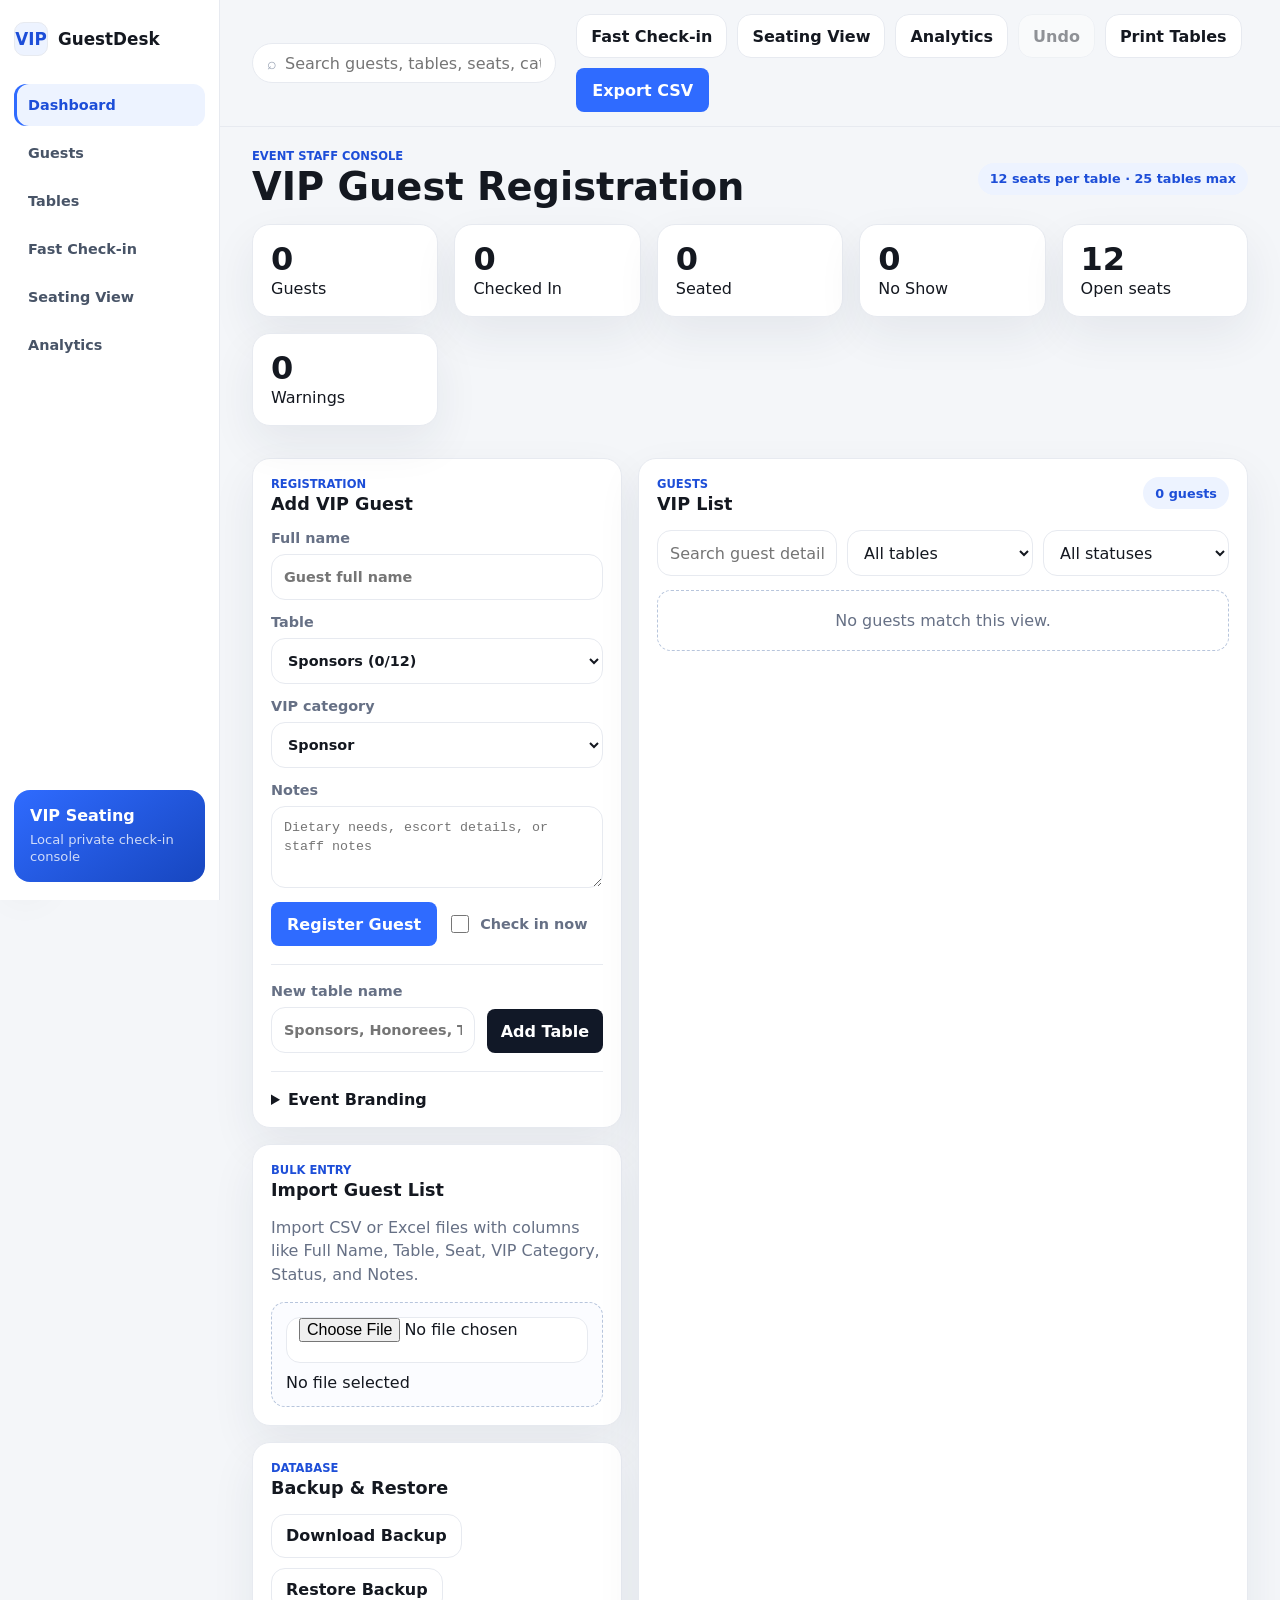
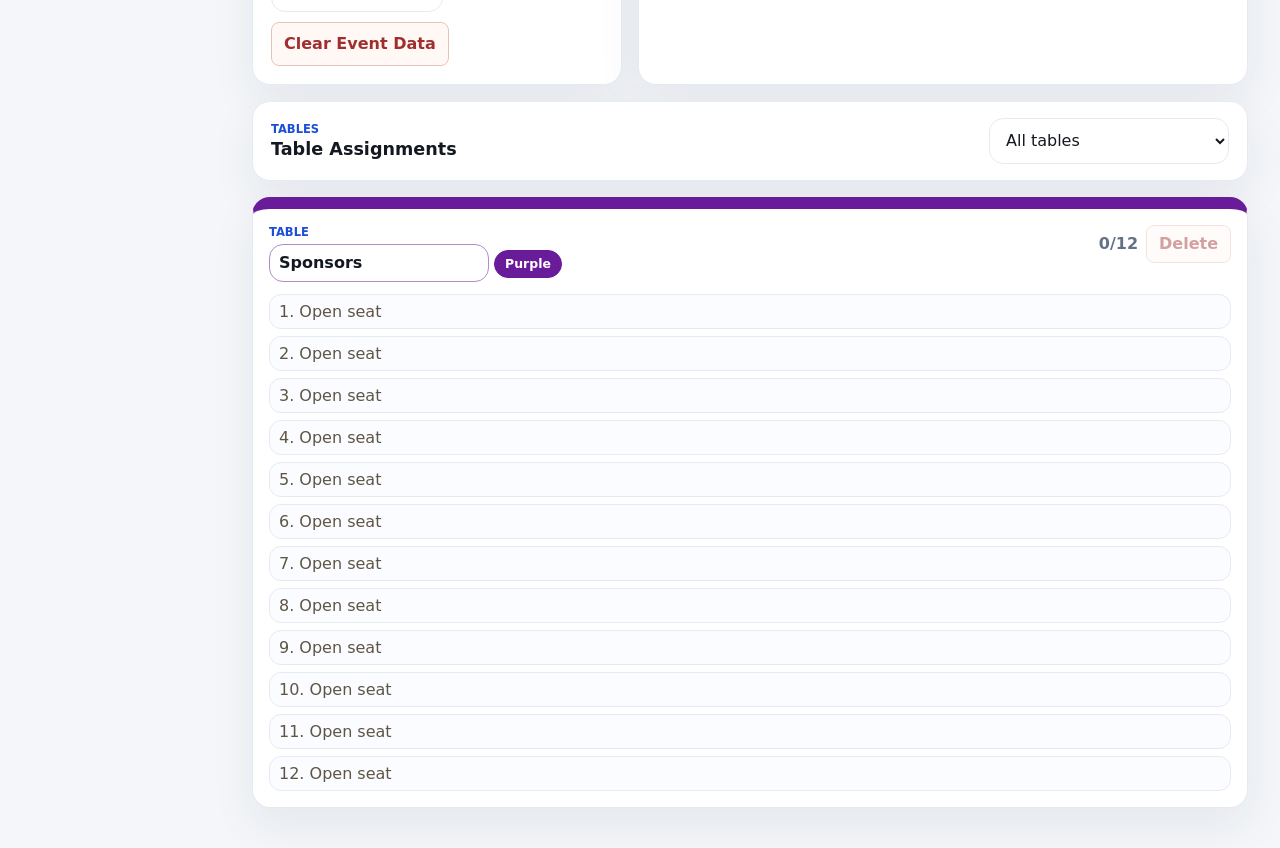
==== index.html @ 03cb6297 "making site dynamic" ====
<!doctype html>
<html lang="en">
  <head>
    <meta charset="utf-8" />
    <meta name="viewport" content="width=device-width, initial-scale=1" />
    <title>VIP Guest Registration</title>
    <link rel="stylesheet" href="styles.css" />
  </head>
  <body>
    <div class="dashboard-layout">
      <aside class="sidebar" aria-label="Staff navigation">
        <div class="sidebar-brand">
          <div class="logo-frame" id="logoFrame">
            <span>VIP</span>
          </div>
          <strong>GuestDesk</strong>
        </div>
        <nav class="sidebar-nav">
          <a class="is-active" href="index.html">Dashboard</a>
          <a href="#guestListHeading">Guests</a>
          <a href="#tablesBoard">Tables</a>
          <a href="checkin.html">Fast Check-in</a>
          <a href="seating.html">Seating View</a>
          <a href="analytics.html">Analytics</a>
        </nav>
        <div class="sidebar-note">
          <strong>VIP Seating</strong>
          <span>Local private check-in console</span>
        </div>
      </aside>

      <div class="dashboard-main">
        <header class="app-header">
          <div class="search-shell">
            <span aria-hidden="true">⌕</span>
            <input id="globalSearchInput" placeholder="Search guests, tables, seats, categories, statuses..." />
          </div>
          <div class="header-actions">
            <a class="ghost-link" href="checkin.html">Fast Check-in</a>
            <a class="ghost-link" href="seating.html">Seating View</a>
            <a class="ghost-link" href="analytics.html">Analytics</a>
            <button class="ghost-button" id="undoButton" type="button" disabled>Undo</button>
            <button class="ghost-button" id="printButton" type="button">Print Tables</button>
            <button class="primary-button" id="exportButton" type="button">Export CSV</button>
          </div>
        </header>

        <main class="app-shell">
          <section class="page-title">
            <div>
              <p class="eyebrow">Event Staff Console</p>
              <h1 id="eventTitle">VIP Guest Registration</h1>
            </div>
            <span class="capacity-pill">12 seats per table · 25 tables max</span>
          </section>

          <section class="panel registration-panel" aria-labelledby="registerHeading">
            <div class="panel-heading">
              <div>
                <p class="eyebrow">Registration</p>
                <h2 id="registerHeading">Add VIP Guest</h2>
              </div>
            </div>

            <form id="guestForm" class="guest-form">
              <label>
                Full name
                <input id="guestName" autocomplete="off" required placeholder="Guest full name" />
              </label>

              <label>
                Table
                <select id="tableSelect" required></select>
              </label>

              <label>
                VIP category
                <select id="categorySelect"></select>
              </label>

              <label class="full-field">
                Notes
                <textarea id="guestNotes" maxlength="300" placeholder="Dietary needs, escort details, or staff notes"></textarea>
              </label>

              <div class="form-actions">
                <button class="primary-button" type="submit">Register Guest</button>
                <label class="inline-check">
                  <input id="checkInOnAdd" type="checkbox" />
                  Check in now
                </label>
              </div>
            </form>

            <div class="divider"></div>

            <form id="tableForm" class="compact-form">
              <label>
                New table name
                <input id="tableName" autocomplete="off" placeholder="Sponsors, Honorees, Table A" />
              </label>
              <button class="secondary-button" type="submit">Add Table</button>
            </form>

            <div class="divider"></div>

            <details class="settings-box">
              <summary>Event Branding</summary>
              <form id="settingsForm" class="settings-form">
                <label>
                  Event name
                  <input id="eventNameInput" placeholder="VIP Guest Registration" />
                </label>
                <label>
                  Logo image
                  <input id="logoInput" accept="image/*" type="file" />
                </label>
                <div class="form-actions">
                  <button class="secondary-button" type="submit">Save Branding</button>
                  <button class="ghost-button" id="clearLogoButton" type="button">Clear Logo</button>
                </div>
              </form>
            </details>
          </section>

          <section class="panel import-panel" aria-labelledby="importHeading">
            <div class="panel-heading">
              <div>
                <p class="eyebrow">Bulk Entry</p>
                <h2 id="importHeading">Import Guest List</h2>
              </div>
            </div>
            <p class="muted">
              Import CSV or Excel files with columns like Full Name, Table, Seat, VIP Category, Status, and Notes.
            </p>
            <div class="file-drop">
              <input id="importFile" accept=".csv,.tsv,.txt,.xlsx,.xls" type="file" />
              <span id="importStatus">No file selected</span>
            </div>
            <div class="import-preview" id="importPreview" hidden>
              <div class="preview-heading">
                <strong id="previewTitle">Import Preview</strong>
                <span id="previewCount"></span>
              </div>
              <div class="preview-list" id="previewList"></div>
              <div class="form-actions">
                <button class="primary-button" id="confirmImportButton" type="button">Confirm Import</button>
                <button class="ghost-button" id="cancelImportButton" type="button">Cancel</button>
              </div>
            </div>
          </section>

          <section class="panel backup-panel" aria-labelledby="backupHeading">
            <div class="panel-heading">
              <div>
                <p class="eyebrow">Database</p>
                <h2 id="backupHeading">Backup & Restore</h2>
              </div>
            </div>
            <div class="form-actions">
              <button class="ghost-button" id="backupButton" type="button">Download Backup</button>
              <label class="file-button">
                Restore Backup
                <input id="restoreFile" accept=".json,application/json" type="file" />
              </label>
              <button class="danger-button" id="clearDataButton" type="button">Clear Event Data</button>
            </div>
          </section>

          <section class="summary-grid" id="summaryGrid" aria-label="Dashboard summary"></section>

          <section class="conflict-panel" id="conflictPanel" aria-label="Assignment warnings" hidden></section>

          <section class="panel list-panel" aria-labelledby="guestListHeading">
            <div class="panel-heading list-heading">
              <div>
                <p class="eyebrow">Guests</p>
                <h2 id="guestListHeading">VIP List</h2>
              </div>
              <span id="guestCount" class="count-badge">0 guests</span>
            </div>

            <div class="filters">
              <input id="searchInput" placeholder="Search guest details" />
              <select id="filterTable"></select>
              <select id="filterStatus">
                <option value="all">All statuses</option>
                <option value="not-arrived">Not Arrived</option>
                <option value="checked-in">Checked In</option>
                <option value="seated">Seated</option>
                <option value="no-show">No Show</option>
              </select>
            </div>

            <div class="guest-list" id="guestList"></div>
          </section>

          <section class="table-tools" aria-label="Table filters">
            <div>
              <p class="eyebrow">Tables</p>
              <h2>Table Assignments</h2>
            </div>
            <select id="tableOccupancyFilter" aria-label="Filter tables by occupancy">
              <option value="all">All tables</option>
              <option value="full">Full tables only</option>
              <option value="open">Open seats only</option>
            </select>
          </section>

          <section class="tables-board" id="tablesBoard" aria-label="Table assignments"></section>
        </main>
      </div>
    </div>

    <template id="guestTemplate">
          <article class="guest-row">
            <div>
              <input class="guest-name-input" aria-label="Guest full name" />
              <span class="guest-meta"></span>
              <textarea class="guest-notes-input" maxlength="300" aria-label="Guest notes" placeholder="Add note"></textarea>
            </div>
            <div class="row-actions">
              <select class="move-select" aria-label="Move guest to another table"></select>
              <select class="seat-select" aria-label="Seat number"></select>
              <select class="category-select" aria-label="VIP category"></select>
          <select class="status-select" aria-label="Guest status"></select>
          <button class="check-button" type="button">Check In</button>
          <button class="danger-button" type="button">Remove</button>
        </div>
      </article>
    </template>

    <script src="vip-db.js"></script>
    <script src="app.js"></script>
  </body>
</html>
---- styles.css ----
:root {
  color-scheme: light;
  --ink: #141820;
  --muted: #667085;
  --line: #e7eaf0;
  --paper: #f4f6f9;
  --panel: #ffffff;
  --accent: #2f6bff;
  --accent-strong: #1d4ed8;
  --danger: #9f2f2f;
  --warning: #a15c00;
  --soft: #edf3ff;
  --shadow: 0 18px 45px rgba(34, 44, 68, 0.07);
  --sidebar-width: 220px;
}

* {
  box-sizing: border-box;
}

body {
  margin: 0;
  background: var(--paper);
  color: var(--ink);
  font-family: Inter, ui-sans-serif, system-ui, -apple-system, BlinkMacSystemFont, "Segoe UI", sans-serif;
  letter-spacing: 0;
}

body::before {
  content: "";
  position: fixed;
  inset: 0 auto 0 0;
  width: 34px;
  border-radius: 0 28px 28px 0;
  background: #ffffff;
  box-shadow: 12px 0 40px rgba(34, 44, 68, 0.06);
  pointer-events: none;
}

.staff-auth-shell {
  position: fixed;
  inset: 0;
  z-index: 1000;
  display: grid;
  place-items: center;
  background: rgba(20, 24, 32, 0.72);
  padding: 20px;
}

.staff-auth-panel {
  display: grid;
  gap: 18px;
  width: min(100%, 390px);
  border: 1px solid var(--line);
  border-radius: 8px;
  background: var(--panel);
  box-shadow: 0 24px 70px rgba(20, 24, 32, 0.22);
  padding: 24px;
}

.staff-auth-panel h1 {
  margin: 4px 0 0;
  font-size: 1.7rem;
}

.staff-auth-error {
  min-height: 1.25rem;
  margin: 0;
  color: var(--danger);
  font-size: 0.9rem;
  font-weight: 700;
}

.staff-session-button {
  position: fixed;
  right: 16px;
  bottom: 16px;
  z-index: 50;
  min-height: 38px;
  border: 1px solid var(--line);
  background: var(--panel);
  color: var(--muted);
  box-shadow: var(--shadow);
  padding: 0 12px;
  font-size: 0.78rem;
}

button,
a,
input,
select,
.file-button {
  font: inherit;
}

button {
  min-height: 44px;
  border: 0;
  border-radius: 8px;
  cursor: pointer;
  font-weight: 700;
}

a {
  color: inherit;
}

button:focus-visible,
a:focus-visible,
input:focus-visible,
select:focus-visible,
summary:focus-visible {
  outline: 3px solid #9f740d;
  outline-offset: 2px;
}

input,
select,
textarea {
  width: 100%;
  border: 1px solid var(--line);
  border-radius: 14px;
  background: #fff;
  color: var(--ink);
  padding: 0 12px;
}

input,
select {
  min-height: 46px;
}

textarea {
  min-height: 82px;
  padding-top: 12px;
  line-height: 1.4;
  resize: vertical;
}

label {
  display: grid;
  gap: 8px;
  color: var(--muted);
  font-size: 0.9rem;
  font-weight: 700;
}

.dashboard-layout {
  display: grid;
  grid-template-columns: var(--sidebar-width) minmax(0, 1fr);
  min-height: 100vh;
}

.sidebar {
  position: sticky;
  top: 0;
  z-index: 20;
  display: grid;
  grid-template-rows: auto 1fr auto;
  height: 100vh;
  border-right: 1px solid var(--line);
  background: #ffffff;
  padding: 18px 14px;
}

.sidebar-brand {
  display: flex;
  align-items: center;
  gap: 10px;
  min-height: 42px;
  margin-bottom: 24px;
  color: var(--ink);
  font-size: 1.05rem;
}

.sidebar-brand .logo-frame {
  width: 34px;
  height: 34px;
}

.sidebar-nav {
  display: grid;
  align-content: start;
  gap: 6px;
}

.sidebar-nav a {
  display: flex;
  align-items: center;
  min-height: 42px;
  border-radius: 12px;
  color: #485467;
  padding: 0 14px;
  font-size: 0.9rem;
  font-weight: 750;
  text-decoration: none;
}

.sidebar-nav a:hover,
.sidebar-nav a.is-active {
  background: var(--soft);
  color: var(--accent-strong);
}

.sidebar-nav a.is-active {
  box-shadow: inset 3px 0 0 var(--accent);
}

.sidebar-note {
  display: grid;
  gap: 6px;
  border-radius: 16px;
  background: linear-gradient(145deg, #2f6bff, #1746bf);
  color: #fff;
  padding: 16px;
}

.sidebar-note span {
  color: rgba(255, 255, 255, 0.78);
  font-size: 0.82rem;
  line-height: 1.35;
}

.dashboard-main {
  min-width: 0;
}

.app-header {
  position: sticky;
  top: 0;
  z-index: 10;
  display: flex;
  align-items: center;
  justify-content: space-between;
  gap: 20px;
  min-height: 72px;
  padding: 14px clamp(18px, 3vw, 32px);
  background: rgba(244, 246, 249, 0.94);
  border-bottom: 1px solid var(--line);
  backdrop-filter: blur(12px);
}

.search-shell {
  display: flex;
  align-items: center;
  gap: 8px;
  width: min(360px, 42vw);
  min-height: 40px;
  border: 1px solid var(--line);
  border-radius: 999px;
  background: #fff;
  color: #98a2b3;
  padding: 0 14px;
}

.search-shell input {
  min-height: 38px;
  border: 0;
  border-radius: 999px;
  padding: 0;
}

.brand-lockup {
  display: flex;
  align-items: center;
  gap: 14px;
  min-width: 0;
}

.logo-frame {
  display: grid;
  place-items: center;
  width: 58px;
  height: 58px;
  border: 1px solid var(--line);
  border-radius: 10px;
  background: var(--soft);
  color: var(--accent-strong);
  overflow: hidden;
  font-weight: 900;
}

.logo-frame img {
  width: 100%;
  height: 100%;
  object-fit: cover;
}

.eyebrow {
  margin: 0 0 3px;
  color: var(--accent-strong);
  font-size: 0.72rem;
  font-weight: 900;
  letter-spacing: 0;
  text-transform: uppercase;
}

h1,
h2,
p {
  margin-top: 0;
}

h1 {
  margin-bottom: 0;
  font-size: clamp(1.2rem, 3vw, 1.9rem);
  line-height: 1.1;
}

h2 {
  margin-bottom: 0;
  font-size: 1.1rem;
}

.app-shell {
  display: grid;
  grid-template-columns: minmax(280px, 370px) minmax(0, 1fr);
  gap: 16px;
  padding: 22px clamp(18px, 3vw, 32px) 40px;
}

.panel,
.table-card {
  border: 1px solid var(--line);
  border-radius: 18px;
  background: var(--panel);
  box-shadow: var(--shadow);
}

.panel {
  padding: 18px;
}

.registration-panel,
.import-panel {
  align-self: start;
}

.page-title {
  grid-column: 1 / -1;
  display: flex;
  align-items: center;
  justify-content: space-between;
  gap: 16px;
}

.page-title h1 {
  font-size: clamp(1.8rem, 4vw, 2.4rem);
}

.registration-panel {
  grid-column: 1;
  grid-row: 4;
}

.import-panel {
  grid-column: 1;
  grid-row: 5;
}

.backup-panel {
  grid-column: 1;
  grid-row: 6;
}

.list-panel {
  grid-column: 2;
  grid-row: 4 / span 3;
}

.tables-board {
  grid-column: 1 / -1;
  grid-row: 8;
  display: grid;
  grid-template-columns: repeat(auto-fit, minmax(260px, 1fr));
  gap: 16px;
}

.table-tools {
  grid-column: 1 / -1;
  grid-row: 7;
  display: flex;
  align-items: center;
  justify-content: space-between;
  gap: 16px;
  border: 1px solid var(--line);
  border-radius: 18px;
  background: #fff;
  box-shadow: var(--shadow);
  padding: 16px 18px;
}

.table-tools h2 {
  margin: 0;
}

.table-tools select {
  width: min(240px, 100%);
}

.seating-tools {
  margin-bottom: 18px;
}

.panel-heading,
.list-heading {
  display: flex;
  align-items: flex-start;
  justify-content: space-between;
  gap: 12px;
  margin-bottom: 16px;
}

.capacity-pill,
.count-badge {
  display: inline-flex;
  align-items: center;
  min-height: 32px;
  border-radius: 999px;
  background: var(--soft);
  color: var(--accent-strong);
  padding: 0 12px;
  white-space: nowrap;
  font-size: 0.8rem;
  font-weight: 800;
}

.guest-form,
.settings-form {
  display: grid;
  gap: 14px;
}

.full-field {
  grid-column: 1 / -1;
}

.compact-form {
  display: grid;
  grid-template-columns: minmax(0, 1fr) auto;
  align-items: end;
  gap: 12px;
}

.form-actions,
.header-actions,
.row-actions {
  display: flex;
  align-items: center;
  gap: 10px;
  flex-wrap: wrap;
}

.row-actions select {
  width: 170px;
}

.row-actions .category-select {
  width: 152px;
}

.row-actions .seat-select {
  width: 116px;
}

.row-actions .status-select {
  width: 150px;
}

.category-select {
  font-weight: 800;
}

.primary-button {
  background: var(--accent);
  color: #fff;
  padding: 0 16px;
}

.primary-button:hover {
  background: var(--accent-strong);
}

.secondary-button {
  background: #111827;
  color: #fff;
  padding: 0 14px;
}

.ghost-button,
.ghost-link,
.file-button {
  display: inline-flex;
  align-items: center;
  justify-content: center;
  min-height: 44px;
  border: 1px solid var(--line);
  border-radius: 14px;
  background: #fff;
  color: var(--ink);
  padding: 0 14px;
  font-weight: 700;
  text-decoration: none;
}

.file-button {
  position: relative;
  cursor: pointer;
  overflow: hidden;
}

.file-button input {
  position: absolute;
  inset: 0;
  opacity: 0;
  cursor: pointer;
}

.danger-button {
  border: 1px solid #e8c1b8;
  background: #fff8f5;
  color: var(--danger);
  padding: 0 12px;
}

button:disabled,
select:disabled {
  cursor: not-allowed;
  opacity: 0.56;
}

.check-button {
  border: 1px solid var(--line);
  background: #fff;
  color: var(--ink);
  padding: 0 12px;
}

.check-button.is-checked {
  border-color: #16a34a;
  background: #ecfdf3;
  color: #166534;
}

.status-select {
  font-weight: 800;
}

.status-select.status-not-arrived {
  border-color: #98a2b3;
}

.status-select.status-checked-in {
  border-color: #16a34a;
  background: #ecfdf3;
  color: #166534;
}

.status-select.status-seated {
  border-color: #2f6bff;
  background: #edf3ff;
  color: #1d4ed8;
}

.status-select.status-no-show {
  border-color: #e8c1b8;
  background: #fff8f5;
  color: #9f2f2f;
}

.inline-check {
  display: flex;
  grid-template-columns: none;
  align-items: center;
  min-height: 44px;
  gap: 8px;
}

.inline-check input {
  width: 18px;
  min-height: 18px;
}

.divider {
  height: 1px;
  margin: 18px 0;
  background: var(--line);
}

.settings-box summary {
  cursor: pointer;
  color: var(--ink);
  font-weight: 800;
}

.settings-box[open] summary {
  margin-bottom: 14px;
}

.muted {
  color: var(--muted);
  line-height: 1.45;
}

.file-drop {
  display: grid;
  gap: 10px;
  border: 1px dashed #b7c5dc;
  border-radius: 14px;
  background: #fbfcff;
  padding: 14px;
}

.import-preview {
  display: grid;
  gap: 12px;
  margin-top: 14px;
}

.import-preview[hidden] {
  display: none;
}

.preview-heading,
.badge-row {
  display: flex;
  align-items: center;
  justify-content: space-between;
  gap: 8px;
  flex-wrap: wrap;
}

.preview-heading span {
  color: var(--muted);
  font-size: 0.88rem;
  font-weight: 800;
}

.preview-list {
  display: grid;
  gap: 8px;
  max-height: 260px;
  overflow: auto;
}

.preview-row {
  display: flex;
  align-items: center;
  justify-content: space-between;
  gap: 12px;
  border: 1px solid var(--line);
  border-radius: 14px;
  background: #fff;
  padding: 10px 12px;
}

.preview-row span {
  display: block;
  color: var(--muted);
  font-size: 0.84rem;
}

.preview-row.has-error {
  border-color: #e8c1b8;
  background: #fff8f5;
}

.warning-badge,
.danger-badge,
.success-badge {
  display: inline-flex;
  align-items: center;
  min-height: 26px;
  border-radius: 999px;
  padding: 0 9px;
  font-size: 0.72rem;
  font-weight: 900;
}

.warning-badge {
  background: #fff4d8;
  color: #7a4f00;
}

.danger-badge {
  background: #fff0f0;
  color: #9f2f2f;
}

.success-badge {
  background: #ecfdf3;
  color: #166534;
}

.category-badge {
  display: inline-flex;
  align-items: center;
  min-height: 26px;
  border-radius: 999px;
  background: #f2f4f7;
  color: #344054;
  padding: 0 9px;
  font-size: 0.72rem;
  font-weight: 900;
}

.status-badge {
  display: inline-flex;
  align-items: center;
  min-height: 26px;
  border-radius: 999px;
  padding: 0 9px;
  font-size: 0.72rem;
  font-weight: 900;
}

.status-badge.status-not-arrived {
  background: #f2f4f7;
  color: #475467;
}

.status-badge.status-checked-in {
  background: #ecfdf3;
  color: #166534;
}

.status-badge.status-seated {
  background: #edf3ff;
  color: #1d4ed8;
}

.status-badge.status-no-show {
  background: #fff0f0;
  color: #9f2f2f;
}

.summary-grid {
  display: grid;
  grid-template-columns: repeat(auto-fit, minmax(160px, 1fr));
  grid-column: 1 / -1;
  grid-row: 2;
  gap: 16px;
}

.summary-item {
  border: 1px solid var(--line);
  border-radius: 18px;
  background: #fff;
  box-shadow: var(--shadow);
  padding: 18px;
}

.summary-item strong {
  display: block;
  margin-bottom: 4px;
  color: var(--ink);
  font-size: 2rem;
  line-height: 1;
}

.conflict-panel {
  grid-column: 1 / -1;
  grid-row: 3;
  border: 1px solid #f2c94c;
  border-radius: 18px;
  background: #fffbeb;
  box-shadow: var(--shadow);
  padding: 18px;
}

.conflict-panel ul {
  display: grid;
  gap: 8px;
  margin: 0;
  padding-left: 20px;
  color: #7c4a03;
  font-weight: 700;
}

.analytics-header {
  background: rgba(244, 246, 249, 0.96);
}

.analytics-shell {
  display: grid;
  gap: 18px;
  background:
    linear-gradient(#e7eaf0 1px, transparent 1px),
    linear-gradient(90deg, #e7eaf0 1px, transparent 1px);
  background-size: 32px 32px;
  padding: 22px clamp(18px, 3vw, 32px) 40px;
}

.live-toggle {
  display: inline-flex;
  grid-template-columns: none;
  align-items: center;
  justify-content: center;
  min-height: 44px;
  border: 1px solid #d8deea;
  border-radius: 14px;
  background: #ffffff;
  color: #111111;
  padding: 0 12px;
  font-weight: 800;
}

.live-toggle input {
  width: auto;
  min-height: auto;
  margin: 0 8px 0 0;
}

.analytics-hero {
  display: grid;
  grid-template-columns: minmax(0, 1fr) auto;
  align-items: center;
  gap: 18px;
  border: 1px solid #dbe4ff;
  border-radius: 10px;
  background: linear-gradient(135deg, #2563eb, #1d4ed8);
  color: #ffffff;
  box-shadow: 0 12px 34px rgba(37, 99, 235, 0.18);
  padding: 20px;
}

.analytics-hero h2 {
  margin-top: 2px;
  font-size: clamp(1.5rem, 3vw, 2.1rem);
}

.analytics-hero .eyebrow,
.analytics-hero span {
  color: #e0e7ff;
}

.readiness-meter {
  display: grid;
  place-items: center;
  width: 124px;
  aspect-ratio: 1;
  border-radius: 50%;
  background:
    radial-gradient(circle at center, #2563eb 0 52%, transparent 53%),
    conic-gradient(#facc15 0 var(--readiness, 0%), rgba(255, 255, 255, 0.28) var(--readiness, 0%) 100%);
  box-shadow: inset 0 0 0 1px rgba(255, 255, 255, 0.34);
}

.readiness-meter strong {
  color: #ffffff;
  font-size: 1.7rem;
  line-height: 1;
}

.readiness-meter span {
  color: #fef3c7;
  font-size: 0.78rem;
  font-weight: 900;
}

.analytics-summary {
  display: grid;
  grid-template-columns: repeat(auto-fit, minmax(150px, 1fr));
  gap: 16px;
}

.analytics-summary .summary-item {
  border-color: #e7eaf0;
  border-radius: 10px;
  background: #ffffff;
  box-shadow: 0 12px 34px rgba(20, 24, 32, 0.05);
}

.analytics-summary .summary-item strong {
  color: #111111;
}

.analytics-summary .summary-item span {
  color: #6b665b;
  font-weight: 800;
}

.analytics-grid {
  display: grid;
  grid-template-columns: repeat(2, minmax(0, 1fr));
  gap: 18px;
}

.chart-panel {
  min-width: 0;
  border: 1px solid #e7eaf0;
  border-radius: 10px;
  background: rgba(255, 255, 255, 0.94);
  box-shadow: 0 12px 34px rgba(20, 24, 32, 0.05);
  padding: 18px;
}

.chart-panel .eyebrow {
  color: #2563eb;
}

.chart-panel h2 {
  color: #111111;
}

.wide-chart {
  grid-column: 1 / -1;
}

.status-panel {
  display: grid;
  grid-template-columns: minmax(190px, 240px) minmax(0, 1fr);
  align-items: center;
  gap: 20px;
}

.status-panel .panel-heading {
  grid-column: 1 / -1;
  margin-bottom: 0;
}

.donut-chart {
  display: grid;
  place-items: center;
  width: min(230px, 100%);
  aspect-ratio: 1;
  border-radius: 50%;
  border: 1px solid #e7eaf0;
  background: conic-gradient(var(--donut, #e7eaf0 0% 100%));
  position: relative;
  isolation: isolate;
}

.donut-chart::after {
  content: "";
  position: absolute;
  inset: 24%;
  border-radius: inherit;
  background: #fbfaf7;
  box-shadow: inset 0 0 0 1px #e7eaf0;
  z-index: 0;
}

.donut-chart strong,
.donut-chart span {
  position: relative;
  z-index: 1;
}

.donut-chart strong {
  color: #111111;
  font-size: 2.2rem;
  line-height: 1;
}

.donut-chart span {
  color: #6b665b;
  font-size: 0.85rem;
  font-weight: 800;
}

.chart-legend,
.bar-list,
.timeline-chart,
.occupancy-chart {
  display: grid;
  gap: 12px;
}

.chart-legend-item,
.chart-bar-row,
.occupancy-row {
  display: grid;
  gap: 8px;
}

.chart-legend-item {
  grid-template-columns: auto minmax(0, 1fr) auto;
  align-items: center;
  min-height: 38px;
  border: 1px solid transparent;
  border-radius: 8px;
  background: transparent;
  color: #111111;
  padding: 6px;
  text-align: left;
}

.chart-legend-item:hover,
.warning-item:hover,
.heatmap-tile:hover,
.chart-bar-track:hover {
  border-color: #2563eb;
}

.chart-legend-item span {
  width: 12px;
  height: 12px;
  border: 1px solid #111111;
  border-radius: 4px;
  background: var(--legend-color);
}

.chart-legend-item strong,
.chart-bar-label strong,
.occupancy-row strong {
  min-width: 0;
  overflow-wrap: anywhere;
}

.chart-legend-item em,
.chart-bar-label span,
.occupancy-row em,
.occupancy-row span {
  color: var(--muted);
  font-style: normal;
  font-size: 0.88rem;
  font-weight: 800;
}

.chart-bar-label,
.occupancy-row {
  display: grid;
  grid-template-columns: minmax(0, 1fr) auto;
  align-items: center;
  gap: 12px;
}

.occupancy-row {
  grid-template-columns: minmax(170px, 0.7fr) minmax(160px, 1fr) auto;
  min-height: 58px;
  border-bottom: 1px solid #e7eaf0;
  padding-bottom: 12px;
}

.occupancy-row:last-child {
  border-bottom: 0;
  padding-bottom: 0;
}

.chart-bar-track,
.occupancy-track {
  height: 14px;
  overflow: hidden;
  border: 1px solid #d8deea;
  border-radius: 3px;
  background:
    repeating-linear-gradient(
      90deg,
      #f8fafc 0,
      #f8fafc 8px,
      #eef2ff 8px,
      #eef2ff 9px
    );
}

.chart-bar-track {
  display: block;
  width: 100%;
  min-height: 14px;
  padding: 0;
  text-align: left;
}

.chart-bar-track span,
.occupancy-track span {
  display: block;
  width: 0;
  height: 100%;
  border-radius: 2px;
  background: var(--bar-color, var(--accent));
  min-width: 4px;
}

.table-heatmap {
  display: grid;
  grid-template-columns: repeat(auto-fit, minmax(130px, 1fr));
  gap: 10px;
}

.heatmap-tile {
  display: grid;
  align-content: space-between;
  min-height: 106px;
  border: 1px solid #d8deea;
  border-radius: 8px;
  background:
    linear-gradient(to top, #2563eb 0 var(--heat, 0%), #ffffff var(--heat, 0%) 100%);
  color: #111111;
  padding: 12px;
  text-align: left;
}

.heatmap-tile strong,
.heatmap-tile span {
  display: block;
  mix-blend-mode: difference;
  color: #ffffff;
}

.heatmap-tile strong {
  overflow-wrap: anywhere;
}

.heatmap-tile span {
  font-size: 0.82rem;
  font-weight: 900;
}

.heatmap-tile.has-head {
  box-shadow: inset 0 0 0 3px #facc15;
}

.heatmap-tile.has-warning {
  border-color: #dc2626;
  box-shadow: inset 0 0 0 3px #dc2626;
}

.warning-chart,
.drilldown-panel {
  align-self: start;
}

.warning-list,
.guest-drilldown {
  display: grid;
  gap: 10px;
}

.warning-item {
  min-height: 42px;
  border: 1px solid #fecaca;
  border-radius: 8px;
  background: #fff1f2;
  color: #991b1b;
  padding: 10px 12px;
  text-align: left;
  font-size: 0.9rem;
}

.guest-drilldown > strong {
  display: block;
  color: #111111;
  font-size: 1.4rem;
}

.guest-drilldown dl {
  display: grid;
  gap: 8px;
  margin: 0;
}

.guest-drilldown dl div {
  display: grid;
  grid-template-columns: 92px minmax(0, 1fr);
  gap: 10px;
  border-bottom: 1px solid #e7eaf0;
  padding-bottom: 8px;
}

.guest-drilldown dt {
  color: #6b665b;
  font-weight: 900;
}

.guest-drilldown dd {
  min-width: 0;
  margin: 0;
  overflow-wrap: anywhere;
  font-weight: 750;
}

.drilldown-list {
  display: grid;
  gap: 8px;
  max-height: 280px;
  overflow: auto;
  border-top: 1px solid #e7eaf0;
  padding-top: 10px;
}

.drilldown-list button {
  display: grid;
  gap: 2px;
  min-height: 48px;
  border: 1px solid #d8deea;
  border-radius: 8px;
  background: #ffffff;
  color: #111111;
  padding: 8px 10px;
  text-align: left;
}

.drilldown-list button.is-active {
  border-color: #2563eb;
  background: #2563eb;
  color: #ffffff;
}

.drilldown-list span {
  color: #6b665b;
  font-size: 0.8rem;
  font-weight: 800;
}

.drilldown-list button.is-active span {
  color: #e0e7ff;
}

.chart-bar-track span[style*="width: 0%"],
.occupancy-track span[style*="width: 0%"] {
  min-width: 0;
}

.filters {
  display: grid;
  grid-template-columns: minmax(180px, 1fr) minmax(150px, 220px) minmax(150px, 220px);
  gap: 10px;
  margin-bottom: 14px;
}

.guest-list {
  display: grid;
  gap: 10px;
}

.guest-row {
  display: flex;
  align-items: center;
  justify-content: space-between;
  gap: 16px;
  min-height: 72px;
  border: 1px solid var(--line);
  border-radius: 14px;
  background: #fff;
  padding: 12px;
}

.guest-name {
  display: block;
  font-size: 1rem;
}

.guest-name-input {
  width: min(280px, 100%);
  min-height: 38px;
  border-radius: 12px;
  font-weight: 850;
}

.guest-notes-input {
  width: min(340px, 100%);
  min-height: 44px;
  margin-top: 8px;
  border-radius: 12px;
  font-size: 0.88rem;
}

.guest-meta {
  display: block;
  margin-top: 3px;
  color: var(--muted);
  font-size: 0.88rem;
}

.empty-state {
  border: 1px dashed #b7c5dc;
  border-radius: 14px;
  color: var(--muted);
  padding: 20px;
  text-align: center;
}

.table-card {
  min-height: 190px;
  padding: 16px;
  border-top: 12px solid var(--table-border, var(--line));
}

.table-card header {
  display: flex;
  align-items: start;
  justify-content: space-between;
  gap: 12px;
  margin-bottom: 12px;
}

.table-name-input {
  width: min(220px, 100%);
  min-height: 38px;
  padding: 0 9px;
  border-color: color-mix(in srgb, var(--table-border, var(--line)) 45%, var(--line));
  font-size: 1rem;
  font-weight: 800;
}

.table-color-label {
  display: inline-flex;
  align-items: center;
  min-height: 28px;
  margin-top: 8px;
  border-radius: 999px;
  border: 1px solid var(--table-border, var(--line));
  background: var(--table-color, var(--soft));
  color: var(--table-text, var(--ink));
  padding: 0 10px;
  font-size: 0.78rem;
  font-weight: 900;
}

.seat-meter {
  color: var(--muted);
  font-weight: 800;
}

.seat-meter.full {
  color: var(--danger);
}

.table-card-actions {
  display: flex;
  align-items: center;
  justify-content: flex-end;
  gap: 8px;
  flex-wrap: wrap;
}

.table-delete-button {
  min-height: 38px;
}

button:disabled {
  cursor: not-allowed;
  opacity: 0.45;
}

.seat-list {
  display: grid;
  gap: 7px;
  margin: 0;
  padding: 0;
  list-style: none;
}

.seat-list li {
  display: flex;
  justify-content: space-between;
  gap: 8px;
  min-height: 34px;
  border: 1px solid var(--line);
  border-radius: 12px;
  padding: 7px 9px;
}

.seat-list .assigned-seat {
  border-left: 7px solid var(--table-border, var(--line));
}

.assigned-seat small {
  display: block;
  margin-top: 3px;
  color: var(--muted);
  font-size: 0.78rem;
  font-weight: 700;
}

.seat-list .empty-seat {
  color: #5f5545;
  background: #fbfcff;
}

.status-dot {
  width: 10px;
  height: 10px;
  margin-top: 5px;
  border-radius: 50%;
  background: #8f805e;
  flex: 0 0 auto;
}

.status-dot.status-not-arrived {
  background: #8f805e;
}

.status-dot.status-checked-in {
  background: #16a34a;
}

.status-dot.status-seated {
  background: #2f6bff;
}

.status-dot.status-no-show {
  background: #9f2f2f;
}

.seating-shell {
  padding: 18px clamp(16px, 4vw, 40px) 40px;
}

.seating-summary {
  display: grid;
  grid-template-columns: repeat(5, minmax(120px, 1fr));
  gap: 12px;
  margin-bottom: 18px;
}

.color-legend {
  display: grid;
  gap: 12px;
  margin-bottom: 18px;
  border: 1px solid var(--line);
  border-radius: 18px;
  background: #fff;
  box-shadow: var(--shadow);
  padding: 16px 18px;
}

.legend-heading {
  display: flex;
  align-items: center;
  justify-content: space-between;
  gap: 16px;
}

.legend-heading h2 {
  margin: 0;
}

.legend-heading span {
  color: var(--muted);
  font-size: 0.88rem;
  font-weight: 800;
}

.legend-grid {
  display: grid;
  grid-template-columns: repeat(auto-fit, minmax(190px, 1fr));
  gap: 10px;
}

.legend-item {
  display: flex;
  align-items: center;
  gap: 10px;
  min-height: 54px;
  border: 1px solid var(--line);
  border-radius: 14px;
  background: #fbfcff;
  padding: 10px;
}

.legend-swatch {
  width: 30px;
  height: 30px;
  border: 2px solid var(--table-border, var(--line));
  border-radius: 10px;
  background: var(--table-color, var(--soft));
  flex: 0 0 auto;
}

.legend-item strong,
.legend-item span {
  display: block;
}

.legend-item span {
  color: var(--muted);
  font-size: 0.78rem;
  font-weight: 800;
}

.floor-plan {
  display: grid;
  grid-template-columns: repeat(auto-fit, minmax(360px, 1fr));
  gap: 18px;
}

.floor-plan:fullscreen {
  min-height: 100vh;
  overflow: auto;
  background: var(--paper);
  padding: 24px;
}

.visual-table {
  position: relative;
  min-height: 450px;
  border: 2px solid var(--table-border, var(--line));
  border-radius: 8px;
  background: var(--panel);
  box-shadow: var(--shadow);
  overflow: hidden;
  transition: border-color 160ms ease, box-shadow 160ms ease, transform 160ms ease;
}

.visual-table.is-drop-target {
  border-color: var(--accent);
  box-shadow: 0 20px 55px rgba(47, 107, 255, 0.18);
  transform: translateY(-2px);
}

.visual-table-center {
  position: absolute;
  top: 50%;
  left: 50%;
  z-index: 1;
  display: grid;
  place-items: center;
  width: 156px;
  height: 156px;
  padding: 18px;
  border: 2px solid var(--table-border, #b69a50);
  border-radius: 50%;
  background: var(--table-color, #fffdf7);
  color: var(--table-text, var(--ink));
  text-align: center;
  transform: translate(-50%, -50%);
}

.visual-table-center h2 {
  display: -webkit-box;
  max-width: 120px;
  margin: 0;
  overflow: hidden;
  font-size: 1rem;
  line-height: 1.2;
  -webkit-box-orient: vertical;
  -webkit-line-clamp: 3;
}

.visual-table-center span {
  color: inherit;
  font-size: 0.82rem;
  font-weight: 800;
}

.visual-table-center .eyebrow {
  color: inherit;
}

.visual-table-center small {
  font-size: 0.72rem;
  font-weight: 900;
}

.visual-seats {
  position: absolute;
  inset: 18px;
}

.visual-seat {
  position: absolute;
  display: grid;
  place-items: center;
  width: 92px;
  min-height: 66px;
  border: 1px solid var(--line);
  border-radius: 8px;
  background: #fffefa;
  padding: 7px;
  text-align: center;
}

.visual-seat.is-filled {
  cursor: grab;
}

.visual-seat.is-filled:active {
  cursor: grabbing;
}

.visual-seat.is-filled {
  border-color: var(--table-border, #9f740d);
  background: #fff2c2;
}

.visual-seat.status-checked-in,
.visual-seat.status-seated,
.visual-seat.status-no-show {
  border-color: var(--table-border, var(--accent));
  box-shadow: inset 0 0 0 3px color-mix(in srgb, var(--table-border, var(--accent)) 35%, transparent);
}

.visual-seat.status-checked-in {
  background: #ecfdf3;
}

.visual-seat.status-seated {
  background: #edf3ff;
}

.visual-seat.status-no-show {
  background: #fff8f5;
}

.seat-number {
  display: inline-grid;
  place-items: center;
  width: 24px;
  height: 24px;
  border-radius: 50%;
  background: var(--table-color, var(--accent));
  color: var(--table-text, #fff);
  font-size: 0.78rem;
  font-weight: 900;
}

.seat-label {
  display: -webkit-box;
  max-width: 78px;
  overflow: hidden;
  color: var(--ink);
  font-size: 0.78rem;
  font-weight: 800;
  line-height: 1.15;
  -webkit-box-orient: vertical;
  -webkit-line-clamp: 2;
}

.seat-status {
  color: var(--muted);
  font-size: 0.66rem;
  font-weight: 900;
}

.visual-seat.is-open .seat-number {
  background: #8f805e;
}

.checkin-header {
  position: sticky;
}

.checkin-shell {
  display: grid;
  gap: 18px;
  padding: 22px clamp(16px, 4vw, 40px) 44px;
}

.checkin-hero {
  display: grid;
  grid-template-columns: minmax(260px, 1fr) minmax(260px, 520px);
  gap: 18px;
  align-items: end;
}

.checkin-hero input {
  min-height: 66px;
  border-radius: 18px;
  font-size: 1.4rem;
  font-weight: 800;
}

.checkin-stats {
  display: grid;
  grid-template-columns: repeat(5, minmax(0, 1fr));
  gap: 12px;
}

.checkin-stats article {
  border: 1px solid var(--line);
  border-radius: 18px;
  background: #fff;
  box-shadow: var(--shadow);
  padding: 16px;
}

.checkin-stats strong {
  display: block;
  font-size: 2rem;
  line-height: 1;
}

.checkin-stats span {
  color: var(--muted);
  font-size: 0.84rem;
  font-weight: 800;
}

.checkin-list {
  display: grid;
  gap: 12px;
}

.checkin-row {
  display: flex;
  align-items: center;
  justify-content: space-between;
  gap: 16px;
  min-height: 88px;
  border: 1px solid var(--line);
  border-radius: 18px;
  background: #fff;
  box-shadow: var(--shadow);
  padding: 14px;
}

.checkin-row.status-checked-in {
  border-color: #16a34a;
  background: #f7fff9;
}

.checkin-row.status-seated {
  border-color: #91b5ff;
  background: #f7faff;
}

.checkin-row.status-no-show {
  border-color: #e8c1b8;
  background: #fff8f5;
}

.checkin-row strong {
  display: block;
  font-size: 1.2rem;
}

.checkin-row span {
  display: block;
  margin-top: 4px;
  color: var(--muted);
  font-weight: 750;
}

.status-button-group {
  display: grid;
  grid-template-columns: repeat(4, minmax(104px, 1fr));
  gap: 8px;
}

.checkin-row button {
  min-width: 104px;
  min-height: 58px;
  font-size: 1rem;
}

.seat-1 {
  top: 0;
  left: 50%;
  transform: translateX(-50%);
}

.seat-2 {
  top: 0;
  right: 0;
}

.seat-3 {
  top: 96px;
  right: 0;
}

.seat-4 {
  top: 50%;
  right: 0;
  transform: translateY(-50%);
}

.seat-5 {
  right: 0;
  bottom: 96px;
}

.seat-6 {
  right: 0;
  bottom: 0;
}

.seat-7 {
  bottom: 0;
  left: 50%;
  transform: translateX(-50%);
}

.seat-8 {
  bottom: 0;
  left: 0;
}

.seat-9 {
  bottom: 96px;
  left: 0;
}

.seat-10 {
  top: 50%;
  left: 0;
  transform: translateY(-50%);
}

.seat-11 {
  top: 96px;
  left: 0;
}

.seat-12 {
  top: 0;
  left: 0;
}

@media (max-width: 900px) {
  body::before {
    display: none;
  }

  .dashboard-layout {
    grid-template-columns: 1fr;
  }

  .sidebar {
    position: static;
    height: auto;
    gap: 12px;
  }

  .sidebar-nav {
    grid-template-columns: repeat(2, minmax(0, 1fr));
  }

  .sidebar-note {
    display: none;
  }

  .app-header,
  .guest-row {
    align-items: stretch;
    flex-direction: column;
  }

  .search-shell {
    width: 100%;
  }

  .app-shell,
  .list-panel,
  .import-panel,
  .backup-panel,
  .conflict-panel,
  .registration-panel,
  .page-title,
  .summary-grid,
  .table-tools,
  .tables-board {
    display: grid;
    grid-template-columns: 1fr;
    grid-column: auto;
    grid-row: auto;
  }

  .filters,
  .compact-form {
    grid-template-columns: 1fr;
  }

  .table-tools {
    align-items: stretch;
    flex-direction: column;
  }

  .header-actions,
  .row-actions {
    width: 100%;
  }

  .header-actions button,
  .header-actions a,
  .row-actions button,
  .row-actions select {
    flex: 1;
  }

  .seating-summary {
    grid-template-columns: repeat(2, minmax(0, 1fr));
  }

  .legend-heading {
    align-items: flex-start;
    flex-direction: column;
  }

  .floor-plan {
    grid-template-columns: 1fr;
  }

  .visual-table {
    min-height: 520px;
  }

  .visual-seat {
    width: 86px;
  }

  .checkin-hero,
  .checkin-stats {
    grid-template-columns: 1fr;
  }

  .analytics-grid,
  .analytics-hero,
  .status-panel {
    grid-template-columns: 1fr;
  }

  .readiness-meter {
    justify-self: start;
  }

  .donut-chart {
    justify-self: center;
  }

  .occupancy-row {
    grid-template-columns: 1fr;
  }

  .status-button-group {
    grid-template-columns: repeat(2, minmax(0, 1fr));
  }

  .checkin-row {
    align-items: stretch;
    flex-direction: column;
  }

  .checkin-row button {
    width: 100%;
  }
}

@media print {
  .registration-panel,
  .import-panel,
  .backup-panel,
  .list-panel,
  .header-actions,
  .seating-summary,
  .analytics-summary {
    display: none;
  }

  body,
  .app-header {
    background: #fff;
  }

  .app-header {
    position: static;
  }

  .tables-board {
    padding: 0;
  }

  .table-card,
  .visual-table {
    break-inside: avoid;
    box-shadow: none;
  }
}
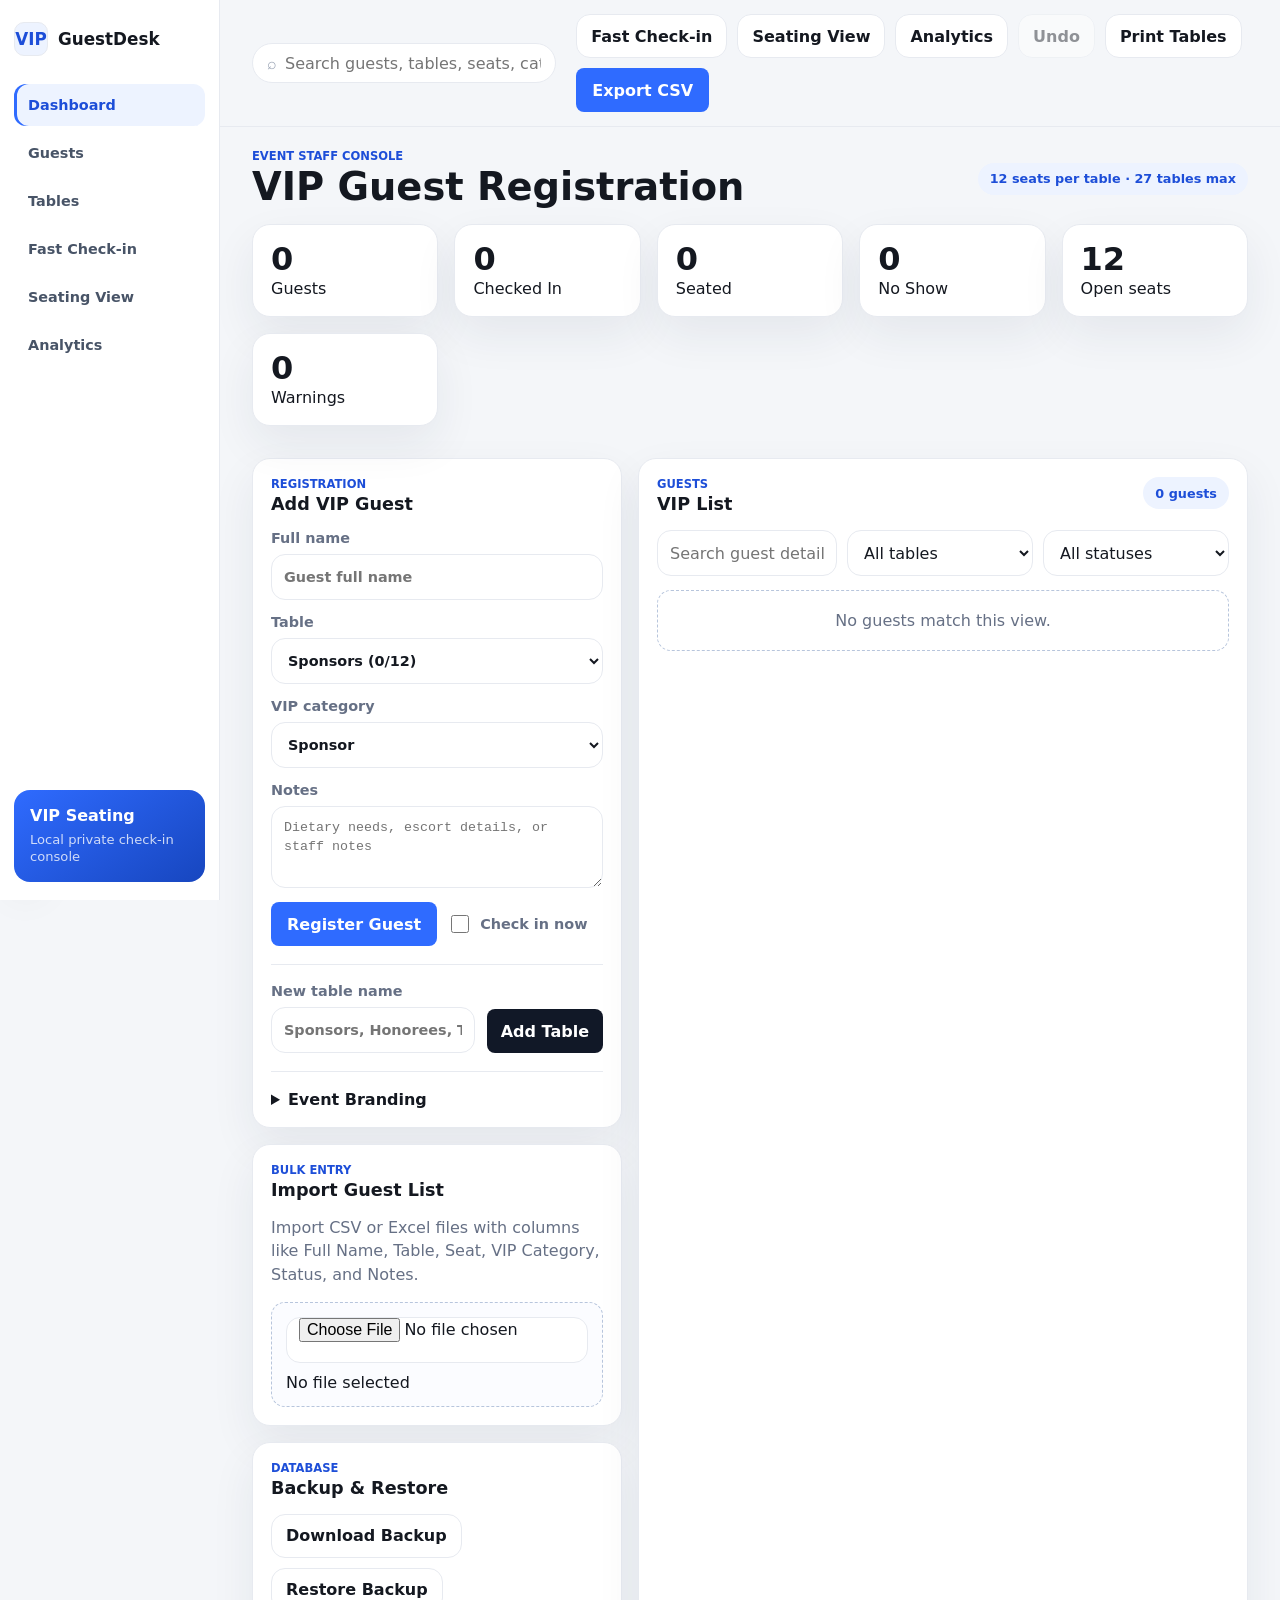
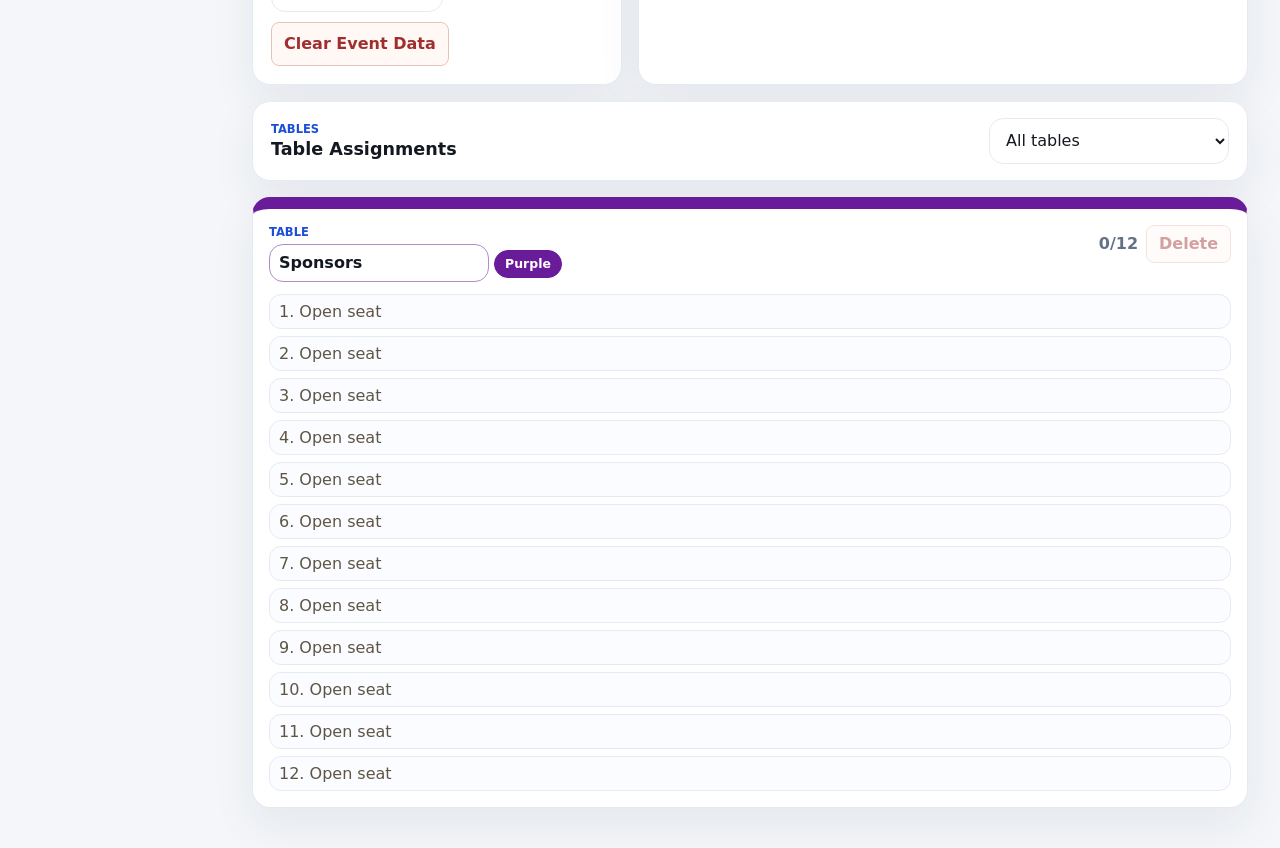
==== commit 4bd49405: "Update table limit and seating legend" ====
--- a/index.html
+++ b/index.html
@@ -51,7 +51,7 @@
               <p class="eyebrow">Event Staff Console</p>
               <h1 id="eventTitle">VIP Guest Registration</h1>
             </div>
-            <span class="capacity-pill">12 seats per table · 25 tables max</span>
+            <span class="capacity-pill">12 seats per table · 27 tables max</span>
           </section>
 
           <section class="panel registration-panel" aria-labelledby="registerHeading">
--- a/styles.css
+++ b/styles.css
@@ -1442,12 +1442,21 @@
 .legend-item {
   display: flex;
   align-items: center;
+  width: 100%;
   gap: 10px;
   min-height: 54px;
   border: 1px solid var(--line);
   border-radius: 14px;
   background: #fbfcff;
+  color: var(--ink);
   padding: 10px;
+  text-align: left;
+}
+
+.legend-item:hover {
+  border-color: var(--table-border, var(--accent));
+  background: #ffffff;
+  transform: translateY(-1px);
 }
 
 .legend-swatch {
@@ -1498,6 +1507,12 @@
   border-color: var(--accent);
   box-shadow: 0 20px 55px rgba(47, 107, 255, 0.18);
   transform: translateY(-2px);
+}
+
+.visual-table.is-legend-target {
+  border-color: var(--table-border, var(--accent));
+  box-shadow: 0 0 0 5px color-mix(in srgb, var(--table-color, var(--accent)) 24%, transparent), var(--shadow);
+  transform: translateY(-3px);
 }
 
 .visual-table-center {
